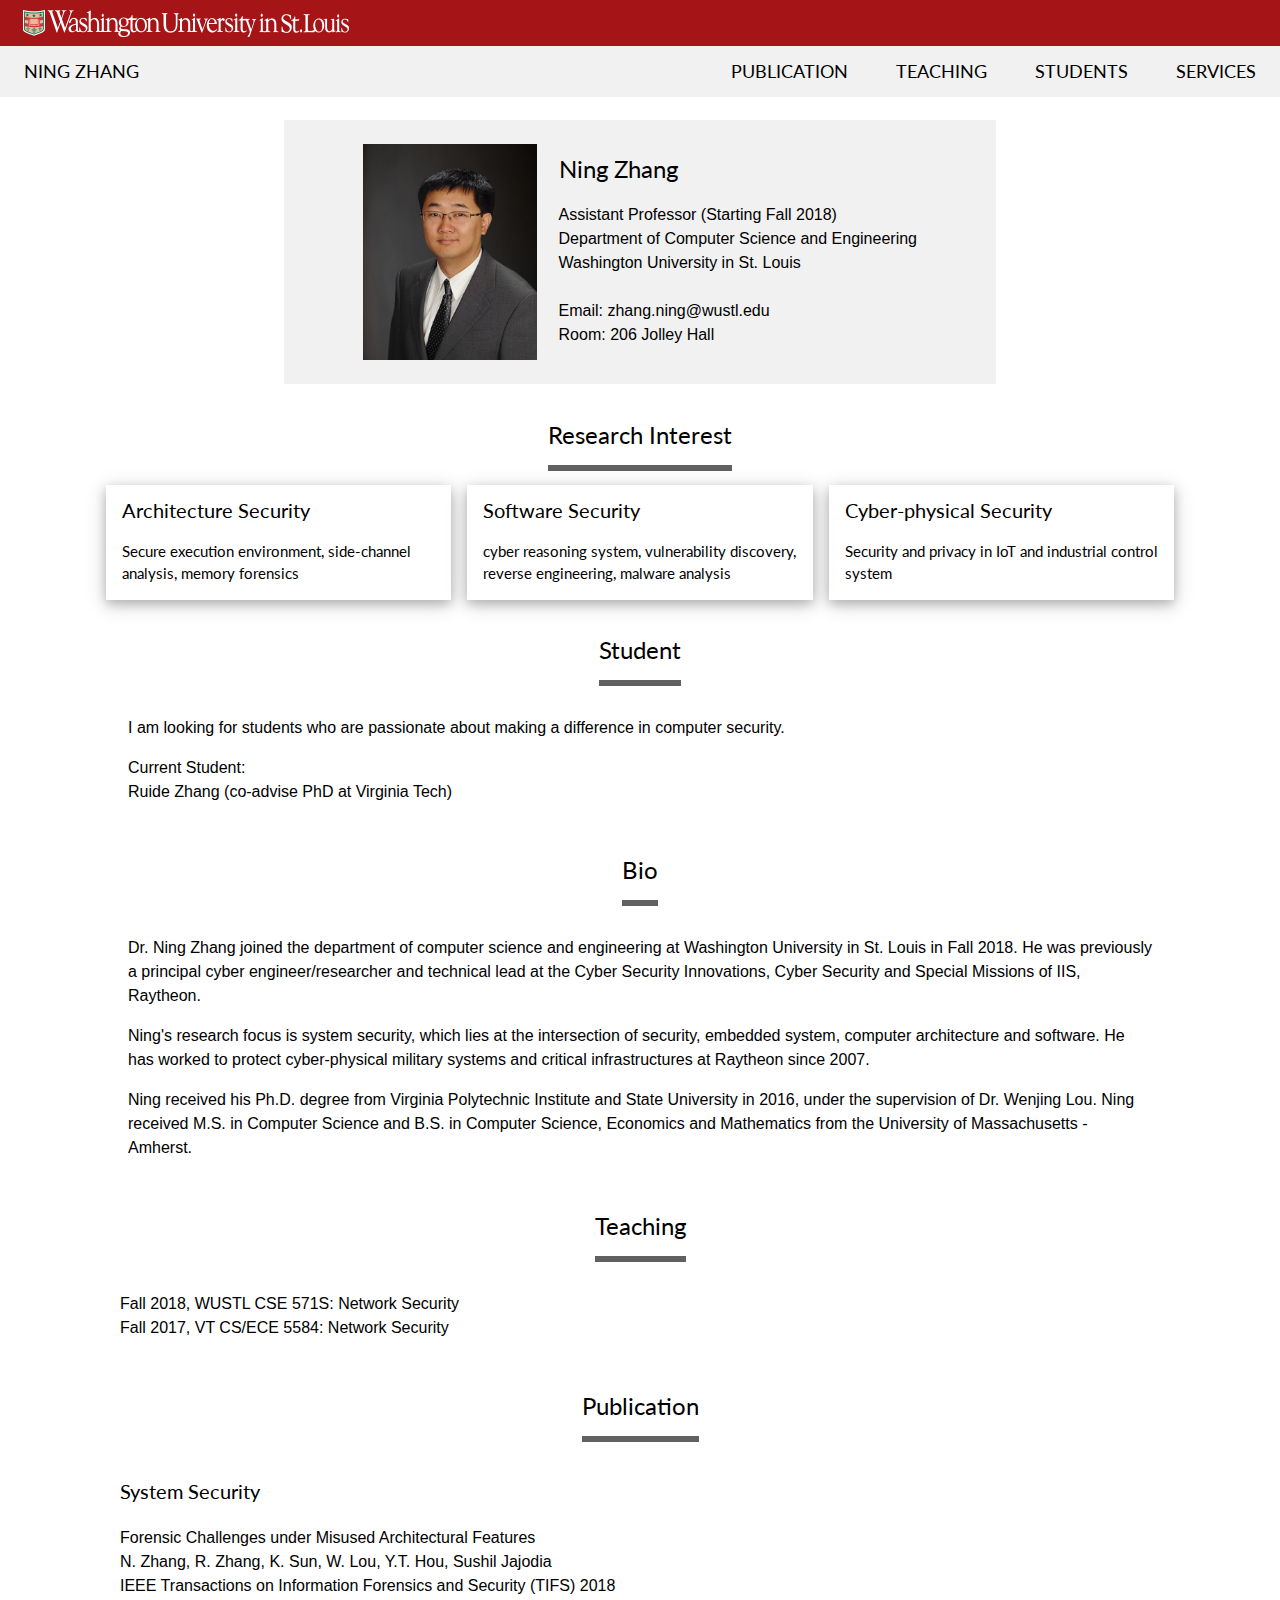
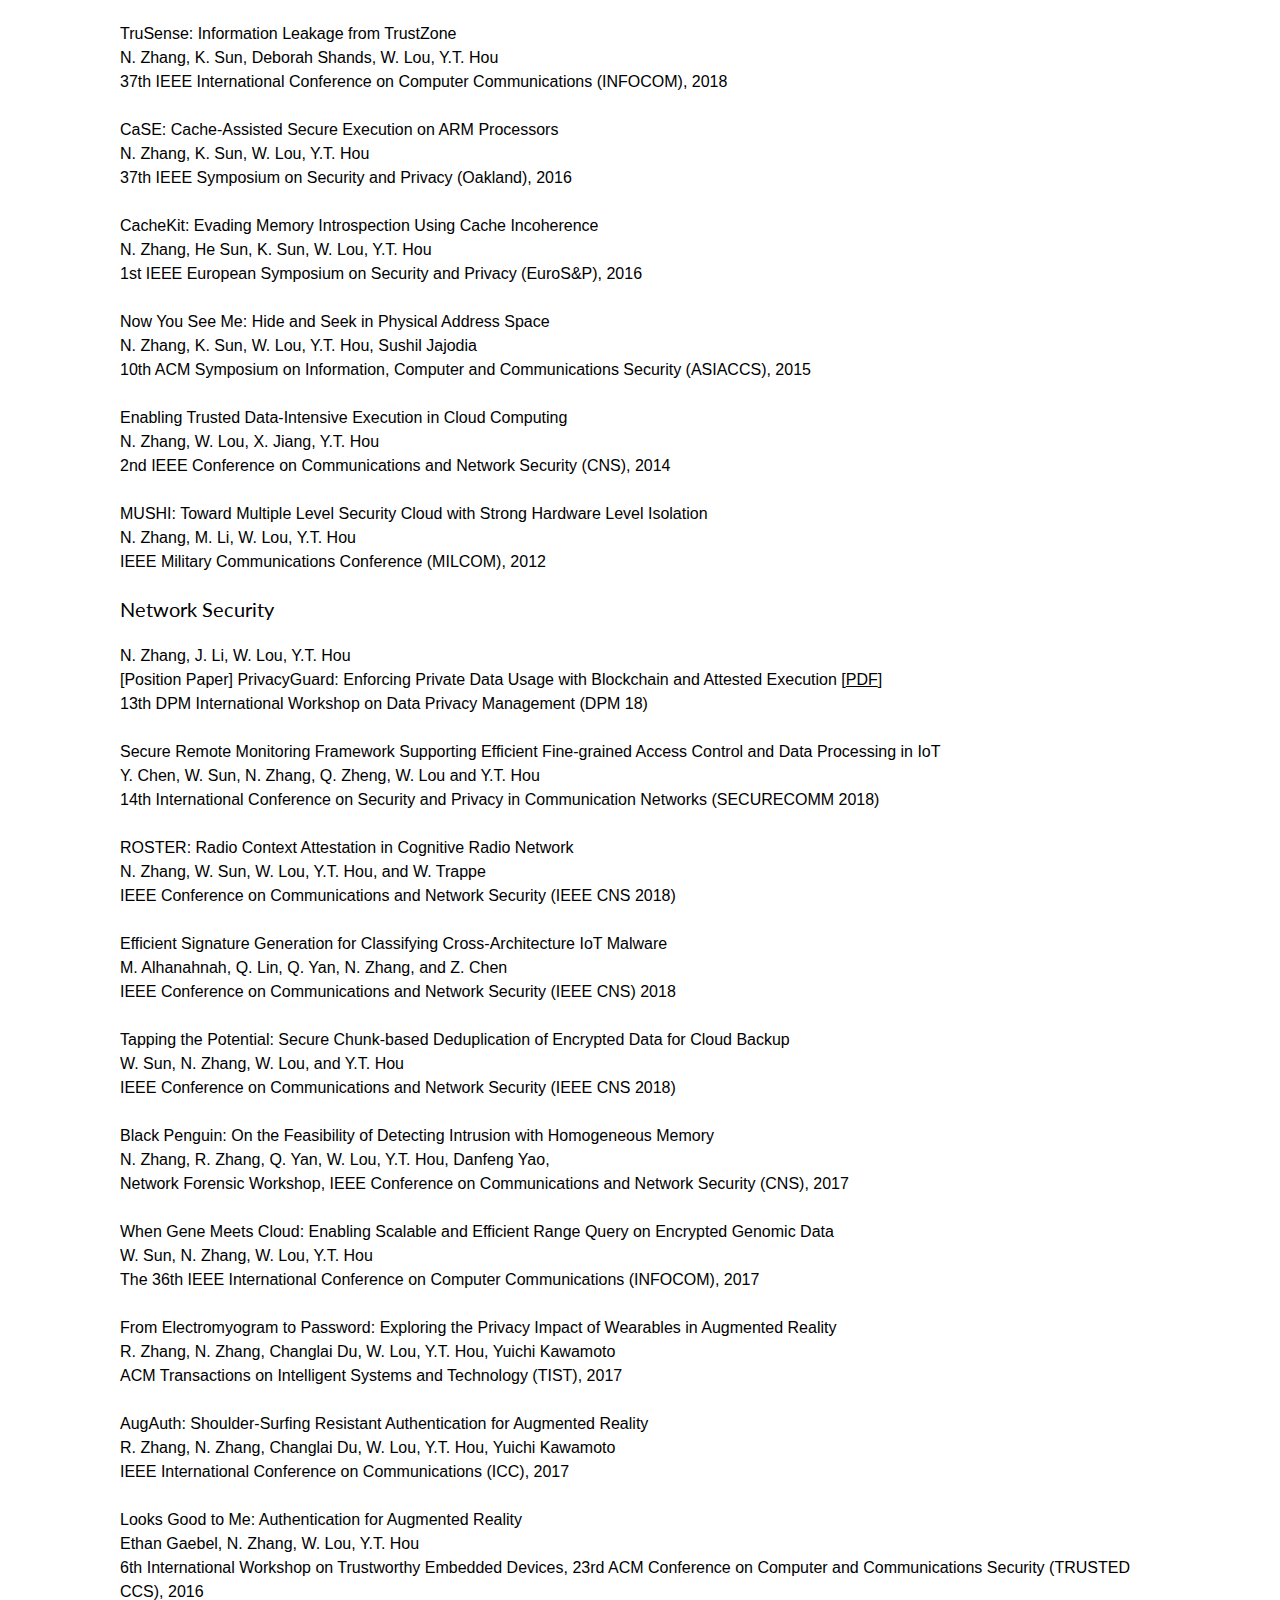
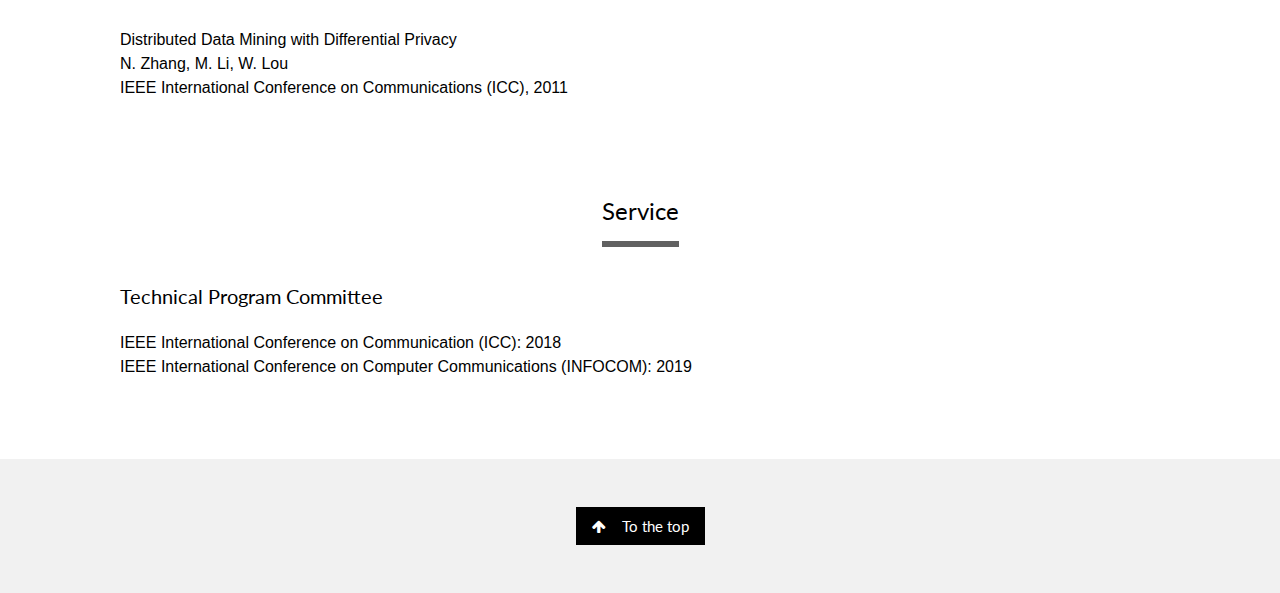
==== index.html @ 28d352ae "update index" ====
<!DOCTYPE html>
<html>
<title>Ning Zhang - WashU</title>
<meta charset="UTF-8">
<meta name="viewport" content="width=device-width, initial-scale=1">
<link rel="stylesheet" href="w3.css">
<link rel="stylesheet" href="https://fonts.googleapis.com/css?family=Lato">
<link rel="stylesheet" href="https://cdnjs.cloudflare.com/ajax/libs/font-awesome/4.7.0/css/font-awesome.min.css">
<style>
html,body,h1,h2,h3,h4 {font-family:"Lato", sans-serif}
.mySlides {display:none}
.w3-tag, .fa {cursor:pointer}
.w3-tag {height:15px;width:15px;padding:0;margin-top:6px}

p.pmargin
{
  margin-left: 30px;
  margin-right: 30px;
}

p.wustllogpad
{
  padding-left:  6px;
  padding-top:   0px;
  margin-top:    0px;
  margin-bottom: 0px;
}

a.anchor{
    display: block;
    content ="";
    position: relative;
    top: -80px;
    visibility: hidden;
}

div.sfix
{
  content: " "; 
}
</style>

<head>
<!-- Global site tag (gtag.js) - Google Analytics -->
<script async src="https://www.googletagmanager.com/gtag/js?id=UA-121588664-1"></script>
<script>
  window.dataLayer = window.dataLayer || [];
  function gtag(){dataLayer.push(arguments);}
  gtag('js', new Date());

  gtag('config', 'UA-121588664-1');
</script>
</head>

<body>

<!-- Links (sit on top) -->
<!-- Navbar -->
<div class="w3-top">

  <div class="w3-padding w3-large w3-washu-red">
    <p class="wustllogpad">
      <img src="WUSTL-logo.png" alt="WUSTL">
    </p>
  </div>

  

  <div class="w3-row w3-large w3-light-grey">
    
    <!-- <a class="w3-bar-item w3-button w3-padding-large w3-hide-large w3-right" href="javascript:void(0)" onclick="myFunction()" title="Toggle Navigation Menu"><i class="fa fa-bars"></i></a> -->

    <a href="#" class="w3-bar-item w3-button w3-padding-large">NING ZHANG</a>
    <a href="#service"    class="w3-bar-item w3-button w3-padding-large w3-hide-small w3-hide-medium w3-right">SERVICES</a>
    <a href="#studentAd"    class="w3-bar-item w3-button w3-padding-large w3-hide-small w3-hide-medium w3-right">STUDENTS</a>
    <!-- <a href="#contact" class="w3-bar-item w3-button w3-padding-large w3-hide-small w3-right">SOFTWARE</a> -->
    <a href="#teaching" class="w3-bar-item w3-button w3-padding-large w3-hide-small w3-right">TEACHING</a>
    <a href="#publication" class="w3-bar-item w3-button w3-padding-large w3-hide-small w3-right">PUBLICATION</a>
    <!-- <a href="#contact" class="w3-bar-item w3-button w3-padding-large w3-hide-small w3-right">RESEARCH</a>
    <a href="#contact" class="w3-bar-item w3-button w3-padding-large w3-hide-small w3-right">NEWS</a> -->
    
<!-- 
    <div class="w3-dropdown-hover w3-hide-small">
      <button class="w3-padding-large w3-button" title="More">MORE <i class="fa fa-caret-down"></i></button>     
      <div class="w3-dropdown-content w3-bar-block w3-card-4">
        <a href="#" class="w3-bar-item w3-button">Merchandise</a>
        <a href="#" class="w3-bar-item w3-button">Extras</a>
        <a href="#" class="w3-bar-item w3-button">Media</a>
      </div>
    </div> -->
    
  </div>

  <!-- Navbar on small screens -->
  <div id="navDemo" class="w3-bar-block w3-white w3-hide w3-hide-large w3-large">
    <a href="#" class="w3-bar-item w3-button w3-padding-large">Home</a>
    <a href="#publication" class="w3-bar-item w3-button w3-padding-large">Publication</a>
    <a href="#teaching" class="w3-bar-item w3-button w3-padding-large">Teaching</a>
    <a href="#studentAd" class="w3-bar-item w3-button w3-padding-large">Students</a>
    <a href="#service" class="w3-bar-item w3-button w3-padding-large">Services</a>
  </div>


</div>


<!-- Content -->
<div class="w3-content" style="max-width:1100px;margin-top:120px;margin-bottom:80px">


  <!-- contact and picture -->
  <div class="w3-row w3-center w3-container">
    <div class="w3-col s2 w3-container sfix"> <br></div>
    <div class="w3-col s8 w3-light-grey w3-container w3-center">
      <table cellspacing="20" align="center">
        <tr>
            <td> <div alight="right"> <img src="nz-1-background-3.jpg" alt="Ning's picture" height="216"> </div> </td>
             
              <td>
              

              <div class="w3-hide-small">
                <div align="left">
                  <h3>Ning Zhang</h3> 
                  <h6>
                  <p> Assistant Professor (Starting Fall 2018)
                  <br><a href="https://cse.wustl.edu/Pages/default.aspx" style="text-decoration:none" target="_blank" class="w3-hover-text-green">Department of Computer Science and Engineering</a>
                  <br><a href="https://wustl.edu/" style="text-decoration:none" target="_blank" class="w3-hover-text-green">Washington University in St. Louis</a>
                  <br><a href="https://wustl.edu/" style="text-decoration:none" target="_blank" class="w3-hover-text-green"></a>
                  <br>Email: zhang.ning@wustl.edu
                  <br>Room: 206 Jolley Hall
<!--                   <br>Address : 
                  <br>Department of Computer Science and Engineering
                  <br>Campus Box 1045, Washington University
                  <br>One Brookings Drive, St. Louis, MO 63130 -->
                  <!-- <br>Phone: (xxx)xxx-xxxx -->
                  </p>
                  </h6>


              </div>
              </div>
              </td>
            
        </tr>
      </table>
    </div>
    <div class="w3-col s2 w3-container sfix"> <br></div>
    </div> 

  <!-- Research Interest -->
  <div class="w3-row-padding" id="researchInterest">

    <div class="w3-center w3-padding-32">
      <span class="w3-xlarge w3-bottombar w3-border-dark-grey w3-padding-16">Research Interest</span>
    </div>
    <!-- 
      <div class = w3-container>
      <p><b>System Security:</b>  Secure execution in embedded and Cloud environment; Side-channel attack and prevention; Memory forensics; Secure computation outsourcing <br>
      <b>Software Security:</b> Automatic vulnerability discovery and exploit generation; Cyber Reasoning System; Reverse engineering; Rootkit; Malware classification <br>
      <b>Cyber-physical System and IoT Security:</b>  Security and privacy in IoT; Industrial control system security; User authentication; Cognitive radio network security <br> </p> </div>
    -->
    <div class="w3-third"><div class="w3-card-4"><div class="w3-container">
          <h4>Architecture Security</h4>
          <p> Secure execution environment, side-channel analysis, memory forensics</p>
    </div></div></div>

    <div class="w3-third"><div class="w3-card-4"><div class="w3-container">
          <h4>Software Security</h4>
          <p>cyber reasoning system, vulnerability discovery, reverse engineering, malware analysis</p>
    </div></div></div>

    <div class="w3-third "><div class="w3-card-4"><div class="w3-container">
          <h4>Cyber-physical Security</h4>
          <p>Security and privacy in IoT and industrial control system </p>
    </div></div></div>

  </div>


  <a class="anchor" id="studentAd"></a>
  <div class="w3-row-padding">
    <div class ='w3-center w3-padding-32'>
      <span class="w3-xlarge w3-center w3-bottombar w3-border-dark-grey w3-padding-16">Student</span>
    </div>

    <h6>
      <p class="pmargin">
        I am looking for 
        <!-- <a href='students.html' style="text-decoration:none" target="_blank" class="w3-hover-text-green">students</a> -->
        students 
        who are passionate about making a difference in computer security. 
      </p>
      <p class ="pmargin">
        Current Student: <br>
        Ruide Zhang (co-advise PhD at Virginia Tech)
      </p>
    </h6>

  </div>



  <!-- Contact -->
  <div class="w3-row-padding" id="bio">
    <div class ='w3-center w3-padding-32'>
      <span class="w3-xlarge w3-center w3-bottombar w3-border-dark-grey w3-padding-16">Bio</span>
    </div>

    <!-- <div class="w3-container w-padding-64"> -->
    <h6>
    <p class="pmargin">
      Dr. Ning Zhang joined the department of computer science and engineering at Washington University in St. Louis in Fall 2018. He was previously a principal cyber engineer/researcher and technical lead at the Cyber Security Innovations, Cyber Security and Special Missions of IIS, Raytheon. 
      <!-- He was also an Adjunct Assistant Professor at the Department of Computer Science of Virginia Polytechnic Institute and State University.  -->
    </p>

    <p class="pmargin">
      Ning's research focus is system security, which lies at the intersection of security, embedded system, computer architecture and software. He has worked to protect cyber-physical military systems and critical infrastructures at Raytheon since 2007. 
    </p>

    <p class="pmargin">
      Ning received his Ph.D. degree from Virginia Polytechnic Institute and State University in 2016, under the supervision of Dr. Wenjing Lou. Ning received M.S. in Computer Science and B.S. in Computer Science, Economics and Mathematics from the University of Massachusetts - Amherst.
    </p>
    </h6>
  <!-- </div> -->

  </div>





  <a class="anchor" id="teaching"></a>
  <div class="">
    <div class ='w3-center w3-padding-32'>
      <span class="w3-xlarge w3-center w3-bottombar w3-border-dark-grey w3-padding-16">Teaching</span>
    </div>
    <h6>
    <p class="pmargin">
    Fall 2018, WUSTL CSE 571S: Network Security <br> 
    Fall 2017, <a href="https://networksecurityvt.github.io" style="text-decoration:none" target="_blank"> VT CS/ECE 5584: Network Security </a><br>
    </p>
    </h6>
  </div>



  <a class="anchor" id="publication"></a>
  <div class="" id="">
    <div class ='w3-center w3-padding-32'>
      <span class="w3-xlarge w3-center w3-bottombar w3-border-dark-grey w3-padding-16">Publication</span>
    </div>



    <h4> <p class="pmargin"> System Security </p></h4>
    <h6>
    <p class="pmargin"> 
      <!-- <span class="w3-large w3-bottombar w3-border-dark-grey w3-padding-16">System Security</span> -->

      Forensic Challenges under Misused Architectural Features  
      <br>N. Zhang, R. Zhang, K. Sun, W. Lou, Y.T. Hou, Sushil Jajodia
      <br>IEEE Transactions on Information Forensics and Security (TIFS) 2018

      <br><br>
      TruSense: Information Leakage from TrustZone  <br>
      N. Zhang, K. Sun, Deborah Shands, W. Lou, Y.T. Hou<br>
      37th IEEE International Conference on Computer Communications (INFOCOM), 2018<br>
    
      <br>CaSE: Cache-Assisted Secure Execution on ARM Processors 
      <br>N. Zhang, K. Sun, W. Lou, Y.T. Hou
      <br>37th IEEE Symposium on Security and Privacy (Oakland), 2016
      ​​
      <br>
      <br>CacheKit: Evading Memory Introspection Using Cache Incoherence 
      <br>N. Zhang, He Sun, K. Sun, W. Lou, Y.T. Hou
      <br>1st IEEE European Symposium on Security and Privacy (EuroS&P), 2016

      <br>
      <br>Now You See Me: Hide and Seek in Physical Address Space 
      <br>N. Zhang, K. Sun, W. Lou, Y.T. Hou, Sushil Jajodia
      <br>10th ACM Symposium on Information, Computer and Communications Security (ASIACCS), 2015
      ​
      <br>
      <br>Enabling Trusted Data-Intensive Execution in Cloud Computing 
      <br>N. Zhang, W. Lou, X. Jiang, Y.T. Hou
      <br>2nd IEEE Conference on Communications and Network Security (CNS), 2014

      <br>
      <br>MUSHI: Toward Multiple Level Security Cloud with Strong Hardware Level Isolation 
      <br>N. Zhang, M. Li, W. Lou, Y.T. Hou
      <br>IEEE Military Communications Conference (MILCOM), 2012
     
      </p>
      </h6>


    <h4>     <p class="pmargin">  Network Security </p> </h4>
    
    <h6>  
        <p class="pmargin"> 

    N. Zhang, J. Li, W. Lou, Y.T. Hou <br>
    [Position Paper] PrivacyGuard: Enforcing Private Data Usage with Blockchain and Attested Execution [<a href="paper/PrivacyGuardDPM18.pdf">PDF</a>] <br>
    13th DPM International Workshop on Data Privacy Management (DPM 18) <br>
    <br>
      
    Secure Remote Monitoring Framework Supporting Efficient Fine-grained Access Control and Data Processing in IoT <br>
    Y. Chen, W. Sun, N. Zhang, Q. Zheng, W. Lou and Y.T. Hou <br>
    14th International Conference on Security and Privacy in Communication Networks (SECURECOMM 2018) <br>
    <br>

    ROSTER: Radio Context Attestation in Cognitive Radio Network <br>
    N. Zhang, W. Sun, W. Lou, Y.T. Hou, and W. Trappe<br> 
    IEEE Conference on Communications and Network Security (IEEE CNS 2018)<br>
    <br>

    Efficient Signature Generation for Classifying Cross-Architecture IoT Malware <br>
    M. Alhanahnah, Q. Lin, Q. Yan, N. Zhang, and Z. Chen <br>
    IEEE Conference on Communications and Network Security (IEEE CNS) 2018 <br>
    <br>

    Tapping the Potential: Secure Chunk-based Deduplication of Encrypted Data for Cloud Backup<br>
    W. Sun, N. Zhang, W. Lou, and Y.T. Hou<br>
    IEEE Conference on Communications and Network Security (IEEE CNS 2018)<br>
    <br>

    Black Penguin: On the Feasibility of Detecting Intrusion with Homogeneous Memory <br>
    N. Zhang, R. Zhang, Q. Yan, W. Lou, Y.T. Hou, Danfeng Yao,  <br>
    Network Forensic Workshop, IEEE Conference on Communications and Network Security (CNS), 2017<br>
    <br>

    When Gene Meets Cloud: Enabling Scalable and Efficient Range Query on Encrypted Genomic Data <br>
    W. Sun, N. Zhang, W. Lou, Y.T. Hou<br>
    The 36th IEEE International Conference on Computer Communications (INFOCOM), 2017<br>
    <br>
    From Electromyogram to Password: Exploring the Privacy Impact of Wearables in Augmented Reality <br>
    R. Zhang, N. Zhang, Changlai Du, W. Lou, Y.T. Hou, Yuichi Kawamoto<br>
    ACM Transactions on Intelligent Systems and Technology (TIST), 2017<br>
    <br>
    AugAuth: Shoulder-Surfing Resistant Authentication for Augmented Reality​ <br>
    R. Zhang, N. Zhang, Changlai Du, W. Lou, Y.T. Hou, Yuichi Kawamoto<br>
    IEEE International Conference on Communications (ICC), 2017<br>
    <br>
    Looks Good to Me: Authentication for Augmented Reality <br>
    Ethan Gaebel, N. Zhang, W. Lou, Y.T. Hou<br>
    6th International Workshop on Trustworthy Embedded Devices, 23rd ACM Conference on Computer and Communications Security (TRUSTED CCS), 2016<br>
    <br>
    ​Distributed Data Mining with Differential Privacy <br>
    N. Zhang, M. Li, W. Lou<br>
    IEEE International Conference on Communications (ICC), 2011


    </p>
    </h6>
  </div>


    <a class="anchor" id="service"></a>
    <div class="" id="">
    <br><br>
    <div class ='w3-center w3-padding-32'>
      <span class="w3-xlarge w3-center w3-bottombar w3-border-dark-grey w3-padding-16">Service</span>
    </div>

    
    <!-- <h4>​Panelist</h4>
    NSF Panelist 2017
     -->
    <h4> <p class="pmargin"> Technical Program Committee </p> </h4>
    <h6> <p class="pmargin"> 
    IEEE International Conference on Communication (ICC): 2018<br>
    IEEE International Conference on Computer Communications (INFOCOM): 2019
    </p> </h6>
    
    <!-- <h4>Conference and Journal External Review</h4>
    <h6>
    ACM Conference on Computer and Communications Security (CCS): 2015, 2016, 2017<br>
    IEEE Communications and Network Security (CNS): 2015, 2016<br>
    IEEE International Conference on Computer Communications (INFOCOM): 2012, 2013, 2014, 2015, 2017<br>
    IEEE International Conference on Dependable Systems and Networks (DSN): 2017<br>
    European Symposium on Research in Computer Security (ESORICS): 2013<br>
    International Conference on Security and Privacy in Communication Networks (Securecomm): 2013<br>
    IEEE Computer Society Mobile Security Technology (MOST): 2013<br>
    ACM Transactions on Reconfigurable Technology and Systems (TRETS)<br>
    KSII Transactions on Internet and Information Systems<br>
    </h6>
 -->


    </div>




<!--   <form class="w3-container" action="/action_page.php" target="_blank">
    <div class="w3-section">
      <label>Name</label>
      <input class="w3-input w3-border w3-hover-border-black" style="width:100%;" type="text" name="Name" required>
    </div>
    <div class="w3-section">
      <label>Email</label>
      <input class="w3-input w3-border w3-hover-border-black" style="width:100%;" type="text" name="Email" required>
    </div>
    <div class="w3-section">
      <label>Subject</label>
      <input class="w3-input w3-border w3-hover-border-black" style="width:100%;" name="Subject" required>
    </div>
    <div class="w3-section">
      <label>Message</label>
      <input class="w3-input w3-border w3-hover-border-black" style="width:100%;" name="Message" required>
    </div>
    <button type="submit" class="w3-button w3-block w3-black">Send</button>
  </form> -->

</div>
<!-- end of content -->

<!-- Footer -->

<footer class="w3-container w3-padding-32 w3-light-grey w3-center">
  <!-- <h4>Footer</h4> -->
  <a href="#" class="w3-button w3-black w3-margin"><i class="fa fa-arrow-up w3-margin-right"></i>To the top</a>


</footer>










<script>
// Slideshow
var slideIndex = 1;
showDivs(slideIndex);

function plusDivs(n) {
  showDivs(slideIndex += n);
}

function currentDiv(n) {
  showDivs(slideIndex = n);
}

function showDivs(n) {
  var i;
  var x = document.getElementsByClassName("mySlides");
  var dots = document.getElementsByClassName("demodots");
  if (n > x.length) {slideIndex = 1}    
  if (n < 1) {slideIndex = x.length} ;
  for (i = 0; i < x.length; i++) {
     x[i].style.display = "none";  
  }
  for (i = 0; i < dots.length; i++) {
     dots[i].className = dots[i].className.replace(" w3-white", "");
  }
  x[slideIndex-1].style.display = "block";  
  dots[slideIndex-1].className += " w3-white";
}

// Used to toggle the menu on small screens when clicking on the menu button
function myFunction() {
    var x = document.getElementById("navDemo");
    if (x.className.indexOf("w3-show") == -1) {
        x.className += " w3-show";
    } else { 
        x.className = x.className.replace(" w3-show", "");
    }
}
</script>





</body>
</html>
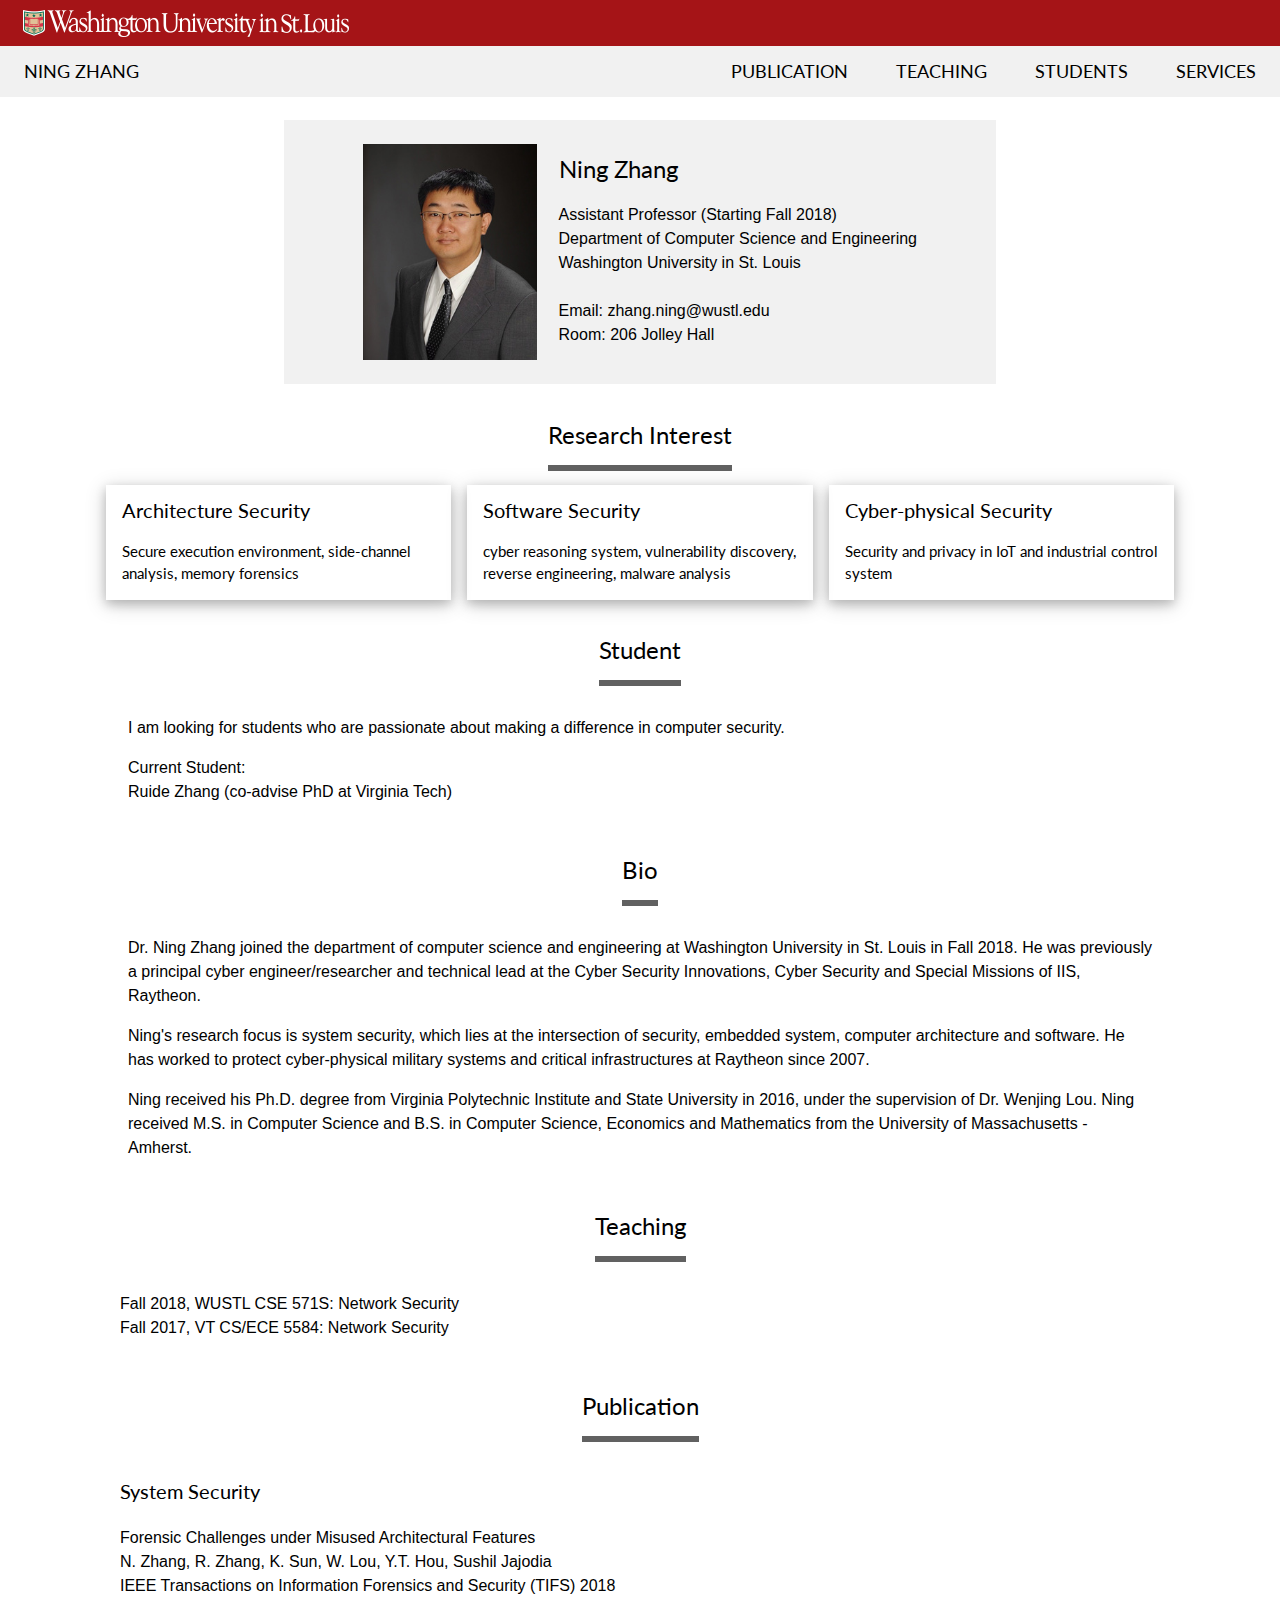
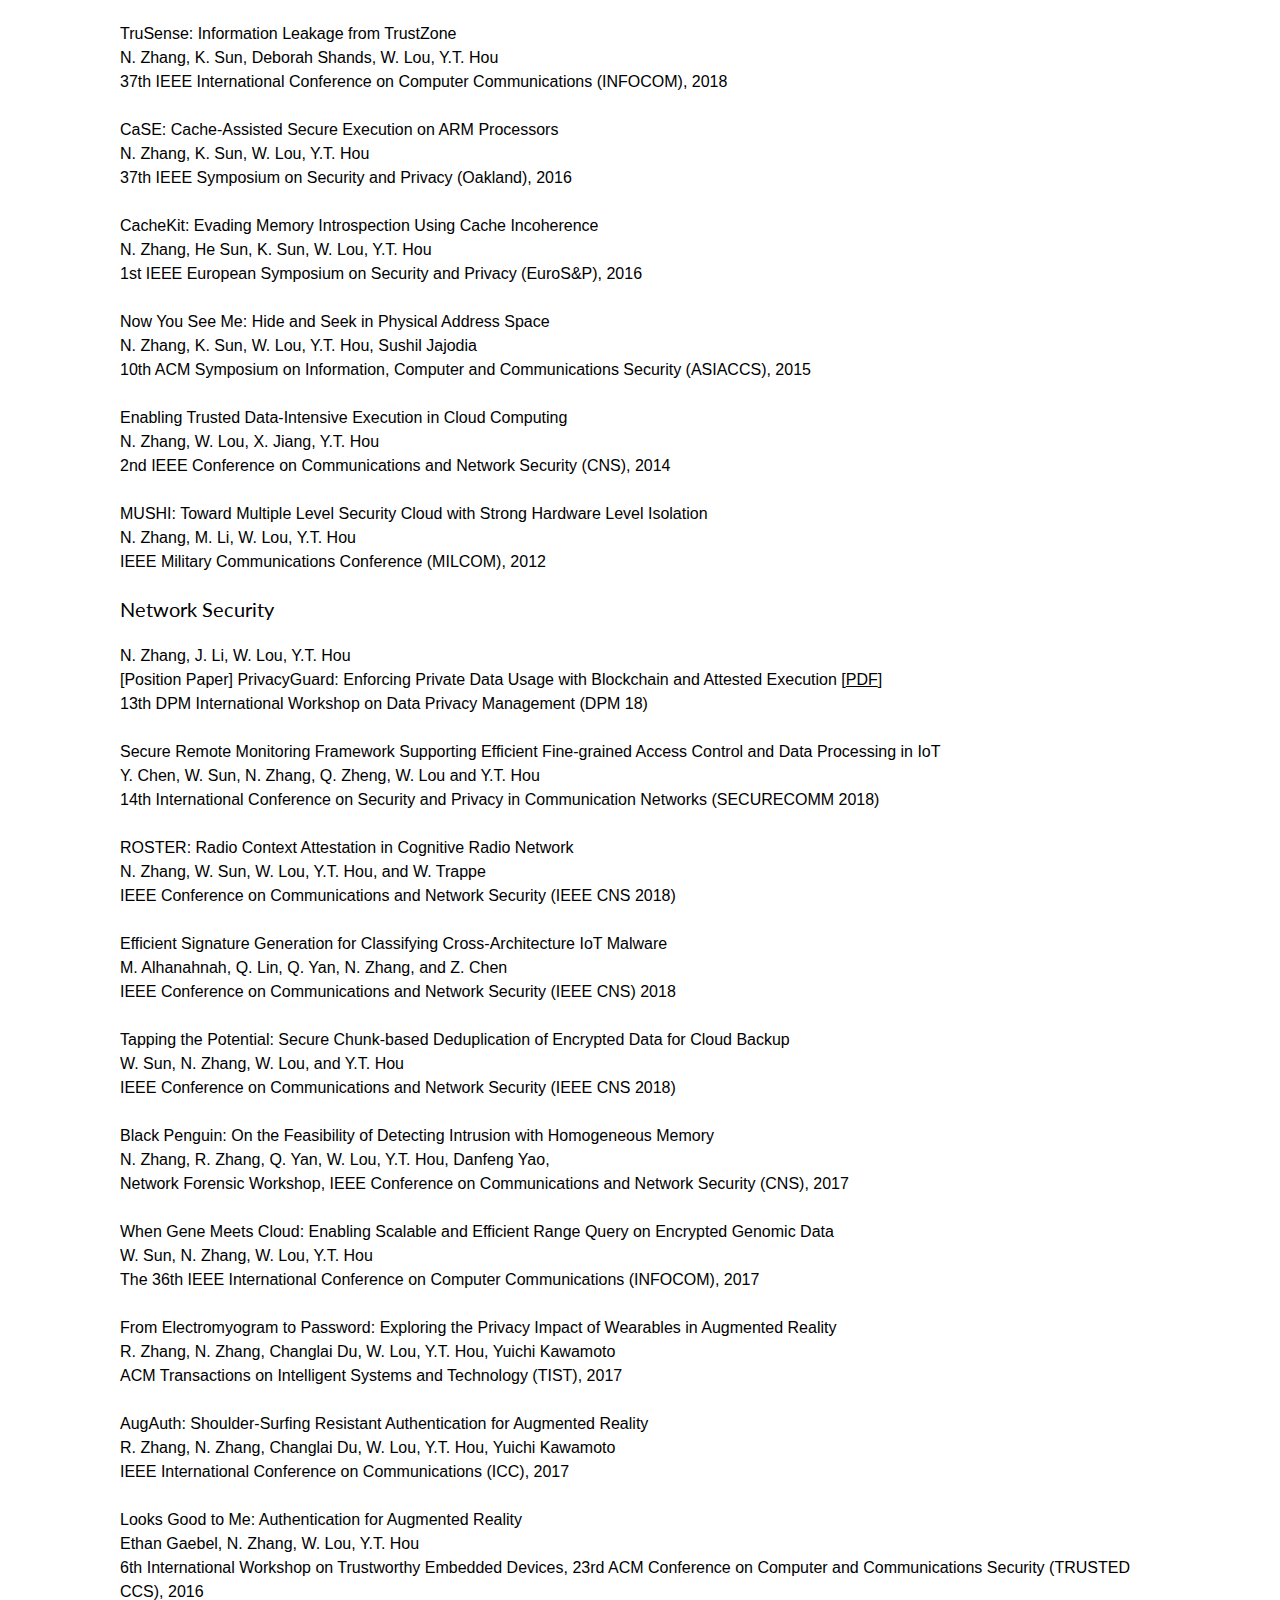
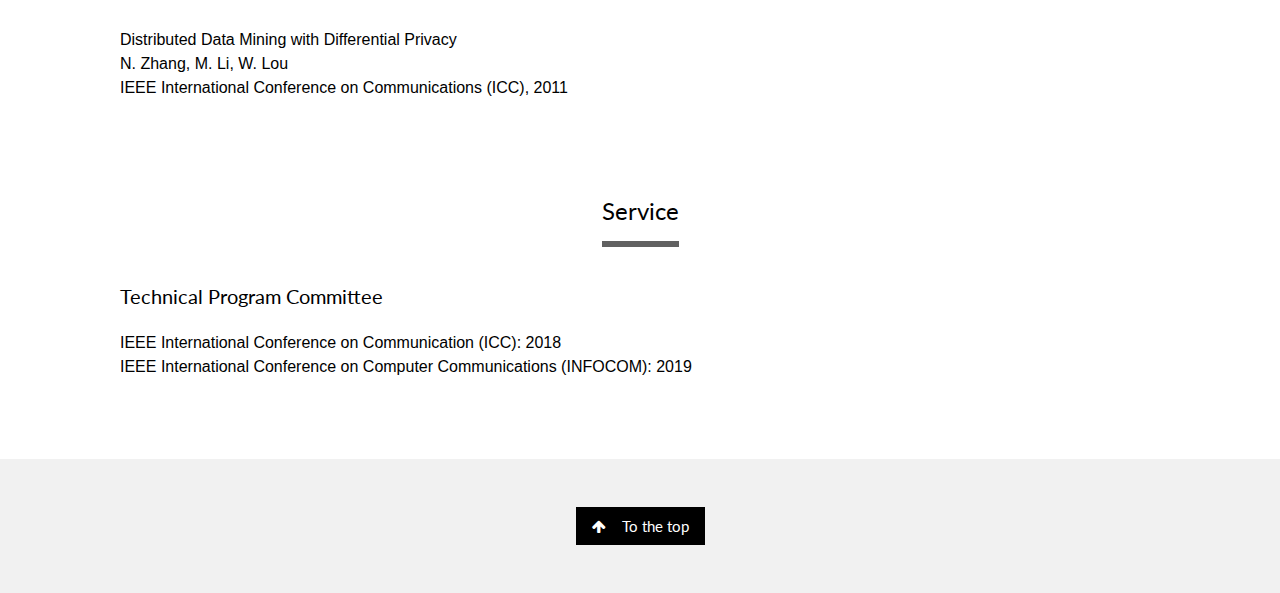
==== commit 197447b3: "add class webpage" ====
--- a/index.html
+++ b/index.html
@@ -237,7 +237,7 @@
     </div>
     <h6>
     <p class="pmargin">
-    Fall 2018, WUSTL CSE 571S: Network Security <br> 
+    Fall 2018, <a href="teaching/F18cse571s/index.html" style="text-decoration:none" target="_blank">WUSTL CSE 571S: Network Security </a><br> 
     Fall 2017, <a href="https://networksecurityvt.github.io" style="text-decoration:none" target="_blank"> VT CS/ECE 5584: Network Security </a><br>
     </p>
     </h6>
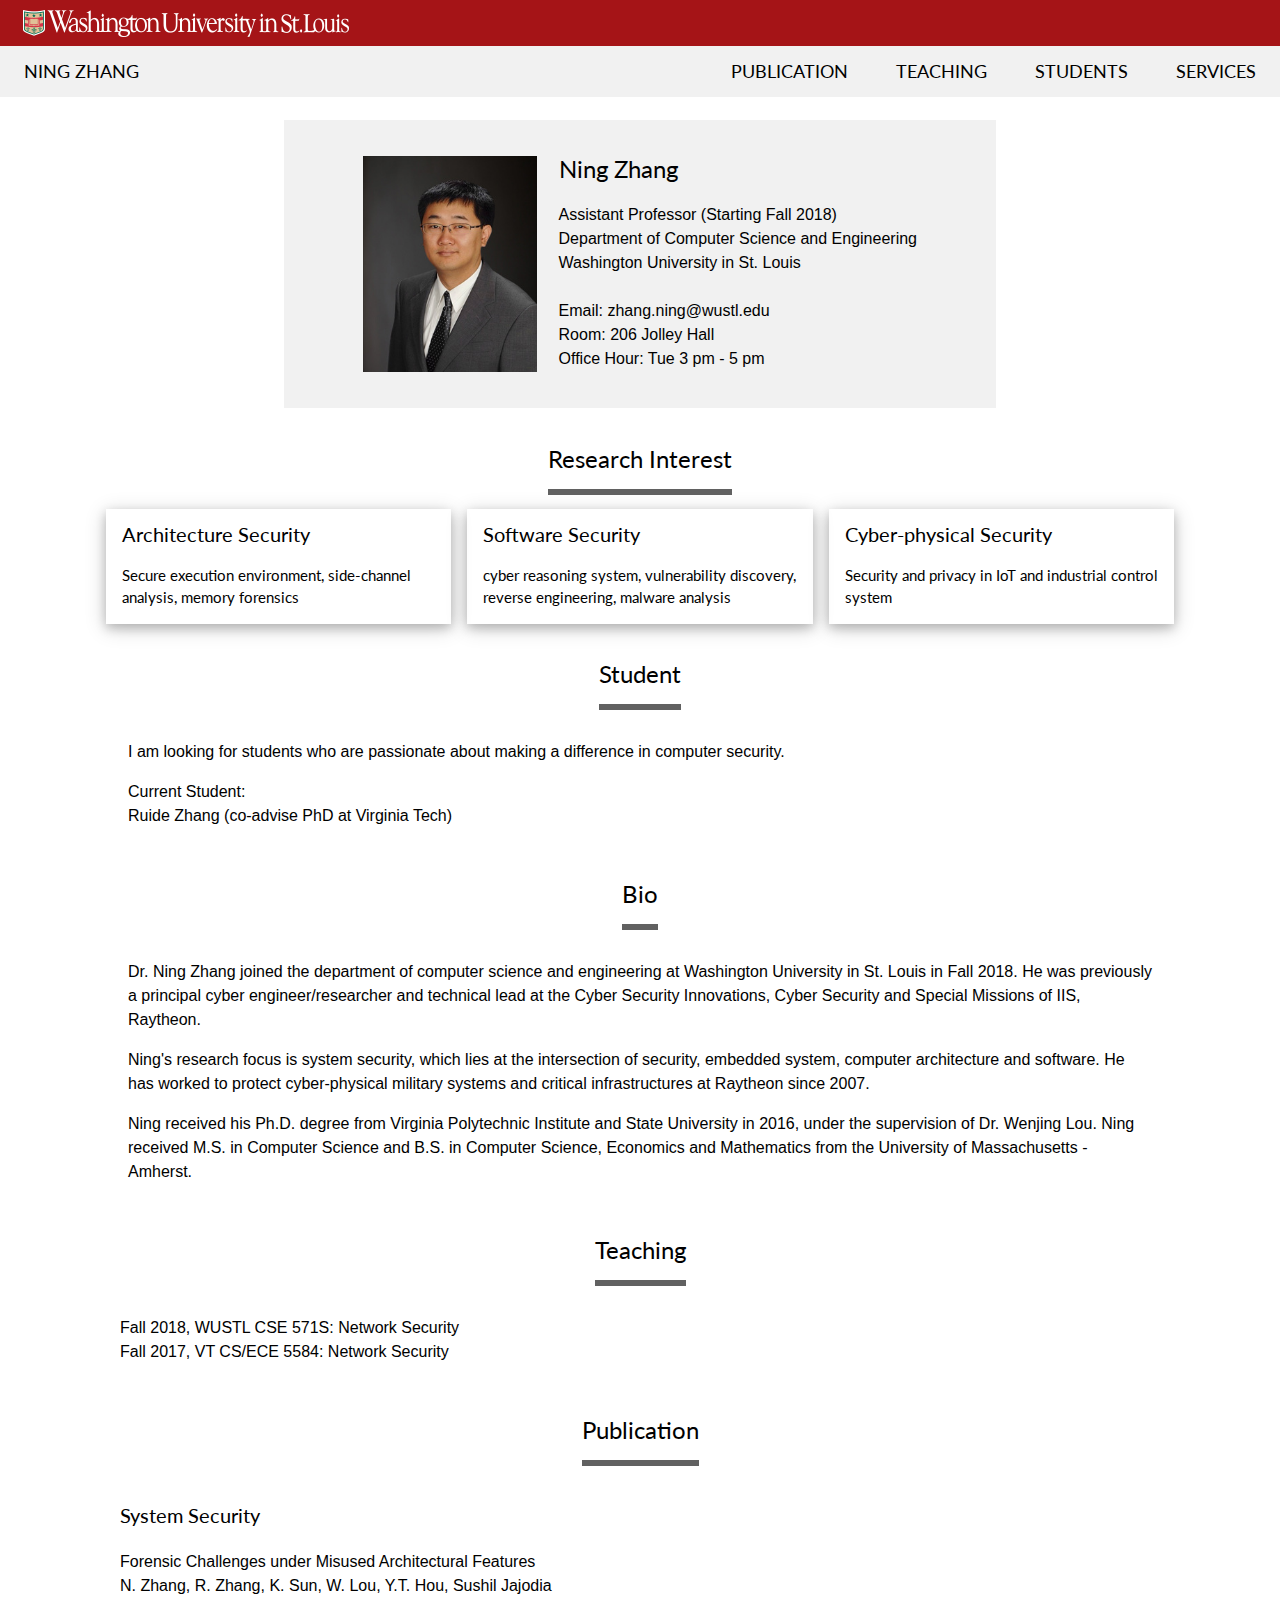
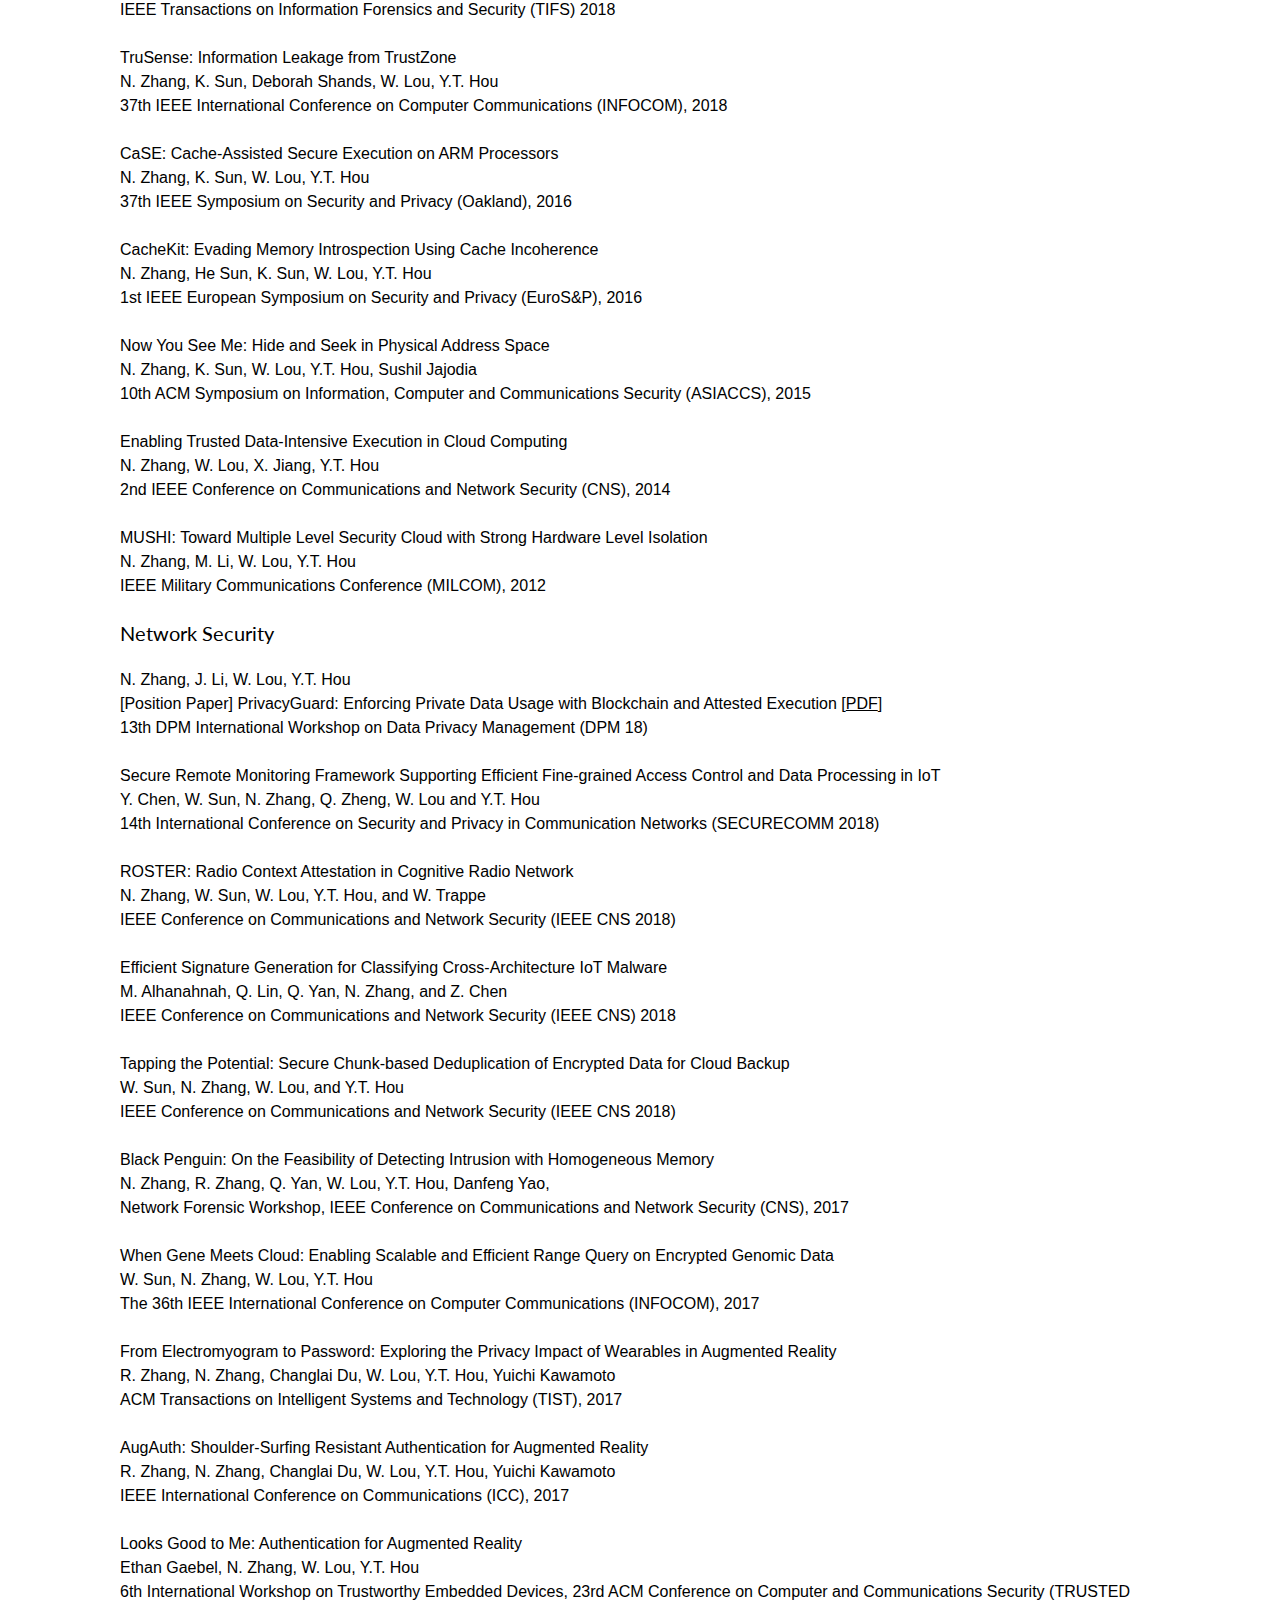
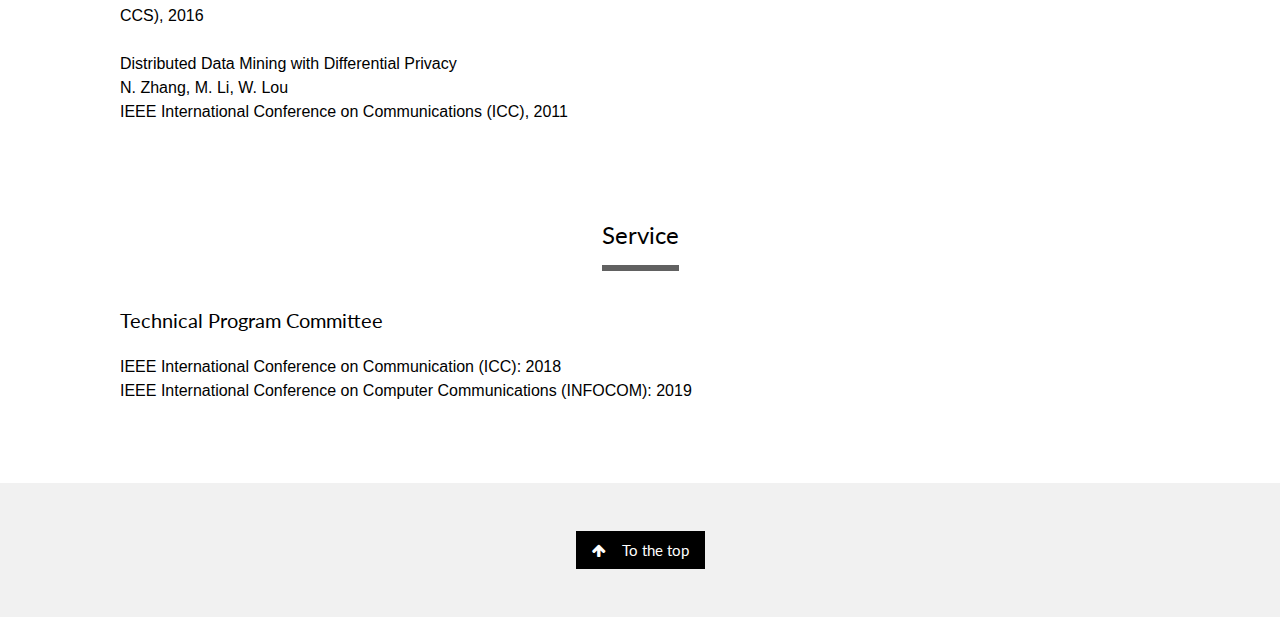
==== commit 815bfe38: "update office hour" ====
--- a/index.html
+++ b/index.html
@@ -129,6 +129,7 @@
                   <br><a href="https://wustl.edu/" style="text-decoration:none" target="_blank" class="w3-hover-text-green"></a>
                   <br>Email: zhang.ning@wustl.edu
                   <br>Room: 206 Jolley Hall
+                  <br>Office Hour: Tue 3 pm - 5 pm
 <!--                   <br>Address : 
                   <br>Department of Computer Science and Engineering
                   <br>Campus Box 1045, Washington University
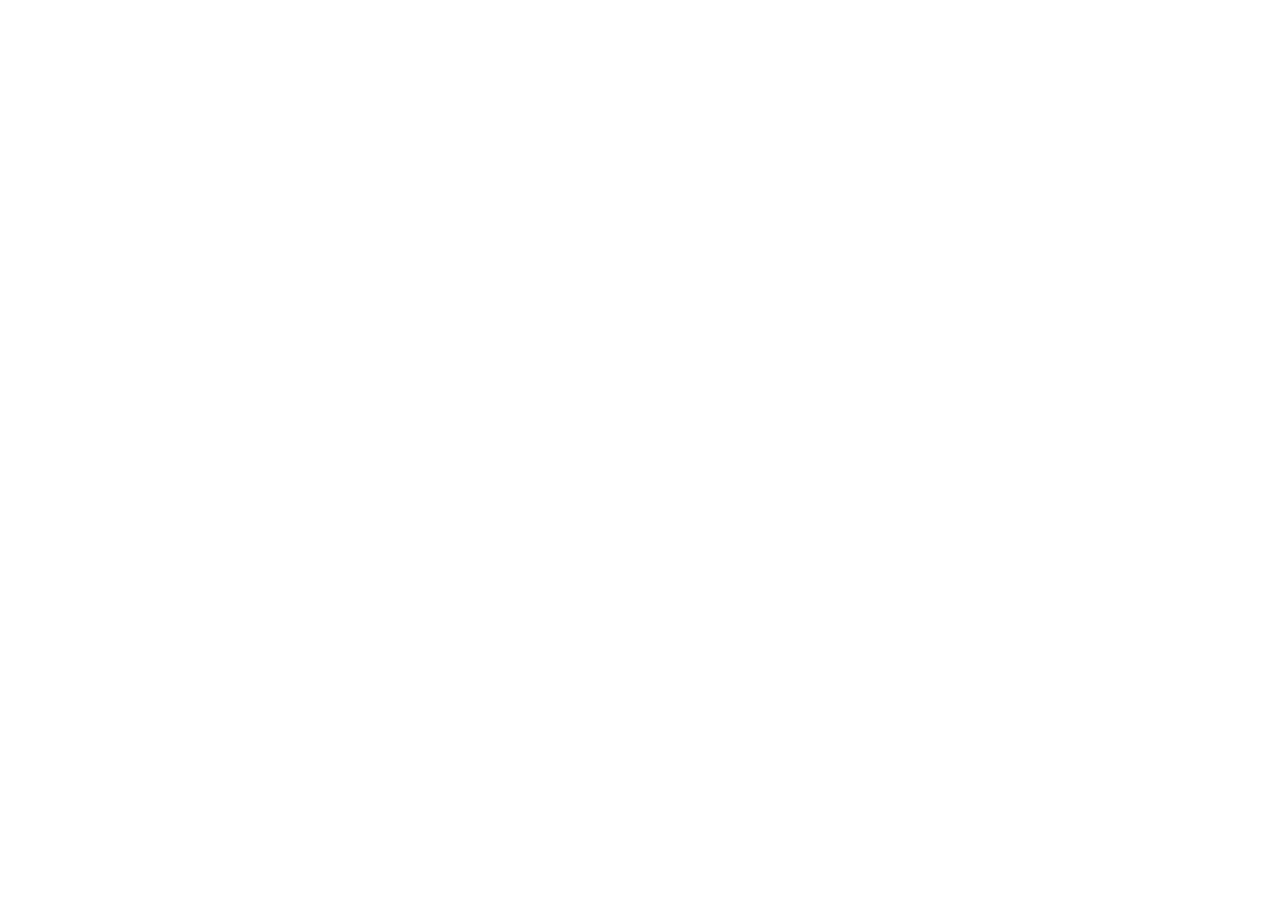
==== commit 886cdace: "move my website to wustl domain" ====
--- a/index.html
+++ b/index.html
@@ -1,483 +1,12 @@
-<!DOCTYPE html>
+
 <html>
-<title>Ning Zhang - WashU</title>
-<meta charset="UTF-8">
-<meta name="viewport" content="width=device-width, initial-scale=1">
-<link rel="stylesheet" href="w3.css">
-<link rel="stylesheet" href="https://fonts.googleapis.com/css?family=Lato">
-<link rel="stylesheet" href="https://cdnjs.cloudflare.com/ajax/libs/font-awesome/4.7.0/css/font-awesome.min.css">
-<style>
-html,body,h1,h2,h3,h4 {font-family:"Lato", sans-serif}
-.mySlides {display:none}
-.w3-tag, .fa {cursor:pointer}
-.w3-tag {height:15px;width:15px;padding:0;margin-top:6px}
-
-p.pmargin
-{
-  margin-left: 30px;
-  margin-right: 30px;
-}
-
-p.wustllogpad
-{
-  padding-left:  6px;
-  padding-top:   0px;
-  margin-top:    0px;
-  margin-bottom: 0px;
-}
-
-a.anchor{
-    display: block;
-    content ="";
-    position: relative;
-    top: -80px;
-    visibility: hidden;
-}
-
-div.sfix
-{
-  content: " "; 
-}
-</style>
-
 <head>
-<!-- Global site tag (gtag.js) - Google Analytics -->
-<script async src="https://www.googletagmanager.com/gtag/js?id=UA-121588664-1"></script>
-<script>
-  window.dataLayer = window.dataLayer || [];
-  function gtag(){dataLayer.push(arguments);}
-  gtag('js', new Date());
-
-  gtag('config', 'UA-121588664-1');
-</script>
+<title>Moved to WUSTL</title>
+<meta http-equiv="refresh" content="0; URL=https://cybersecurity.seas.wustl.edu/ning/">
+<meta name="keywords" content="automatic redirection">
 </head>
-
 <body>
-
-<!-- Links (sit on top) -->
-<!-- Navbar -->
-<div class="w3-top">
-
-  <div class="w3-padding w3-large w3-washu-red">
-    <p class="wustllogpad">
-      <img src="WUSTL-logo.png" alt="WUSTL">
-    </p>
-  </div>
-
-  
-
-  <div class="w3-row w3-large w3-light-grey">
-    
-    <!-- <a class="w3-bar-item w3-button w3-padding-large w3-hide-large w3-right" href="javascript:void(0)" onclick="myFunction()" title="Toggle Navigation Menu"><i class="fa fa-bars"></i></a> -->
-
-    <a href="#" class="w3-bar-item w3-button w3-padding-large">NING ZHANG</a>
-    <a href="#service"    class="w3-bar-item w3-button w3-padding-large w3-hide-small w3-hide-medium w3-right">SERVICES</a>
-    <a href="#studentAd"    class="w3-bar-item w3-button w3-padding-large w3-hide-small w3-hide-medium w3-right">STUDENTS</a>
-    <!-- <a href="#contact" class="w3-bar-item w3-button w3-padding-large w3-hide-small w3-right">SOFTWARE</a> -->
-    <a href="#teaching" class="w3-bar-item w3-button w3-padding-large w3-hide-small w3-right">TEACHING</a>
-    <a href="#publication" class="w3-bar-item w3-button w3-padding-large w3-hide-small w3-right">PUBLICATION</a>
-    <!-- <a href="#contact" class="w3-bar-item w3-button w3-padding-large w3-hide-small w3-right">RESEARCH</a>
-    <a href="#contact" class="w3-bar-item w3-button w3-padding-large w3-hide-small w3-right">NEWS</a> -->
-    
-<!-- 
-    <div class="w3-dropdown-hover w3-hide-small">
-      <button class="w3-padding-large w3-button" title="More">MORE <i class="fa fa-caret-down"></i></button>     
-      <div class="w3-dropdown-content w3-bar-block w3-card-4">
-        <a href="#" class="w3-bar-item w3-button">Merchandise</a>
-        <a href="#" class="w3-bar-item w3-button">Extras</a>
-        <a href="#" class="w3-bar-item w3-button">Media</a>
-      </div>
-    </div> -->
-    
-  </div>
-
-  <!-- Navbar on small screens -->
-  <div id="navDemo" class="w3-bar-block w3-white w3-hide w3-hide-large w3-large">
-    <a href="#" class="w3-bar-item w3-button w3-padding-large">Home</a>
-    <a href="#publication" class="w3-bar-item w3-button w3-padding-large">Publication</a>
-    <a href="#teaching" class="w3-bar-item w3-button w3-padding-large">Teaching</a>
-    <a href="#studentAd" class="w3-bar-item w3-button w3-padding-large">Students</a>
-    <a href="#service" class="w3-bar-item w3-button w3-padding-large">Services</a>
-  </div>
-
-
-</div>
-
-
-<!-- Content -->
-<div class="w3-content" style="max-width:1100px;margin-top:120px;margin-bottom:80px">
-
-
-  <!-- contact and picture -->
-  <div class="w3-row w3-center w3-container">
-    <div class="w3-col s2 w3-container sfix"> <br></div>
-    <div class="w3-col s8 w3-light-grey w3-container w3-center">
-      <table cellspacing="20" align="center">
-        <tr>
-            <td> <div alight="right"> <img src="nz-1-background-3.jpg" alt="Ning's picture" height="216"> </div> </td>
-             
-              <td>
-              
-
-              <div class="w3-hide-small">
-                <div align="left">
-                  <h3>Ning Zhang</h3> 
-                  <h6>
-                  <p> Assistant Professor (Starting Fall 2018)
-                  <br><a href="https://cse.wustl.edu/Pages/default.aspx" style="text-decoration:none" target="_blank" class="w3-hover-text-green">Department of Computer Science and Engineering</a>
-                  <br><a href="https://wustl.edu/" style="text-decoration:none" target="_blank" class="w3-hover-text-green">Washington University in St. Louis</a>
-                  <br><a href="https://wustl.edu/" style="text-decoration:none" target="_blank" class="w3-hover-text-green"></a>
-                  <br>Email: zhang.ning@wustl.edu
-                  <br>Room: 206 Jolley Hall
-                  <br>Office Hour: Tue 3 pm - 5 pm
-<!--                   <br>Address : 
-                  <br>Department of Computer Science and Engineering
-                  <br>Campus Box 1045, Washington University
-                  <br>One Brookings Drive, St. Louis, MO 63130 -->
-                  <!-- <br>Phone: (xxx)xxx-xxxx -->
-                  </p>
-                  </h6>
-
-
-              </div>
-              </div>
-              </td>
-            
-        </tr>
-      </table>
-    </div>
-    <div class="w3-col s2 w3-container sfix"> <br></div>
-    </div> 
-
-  <!-- Research Interest -->
-  <div class="w3-row-padding" id="researchInterest">
-
-    <div class="w3-center w3-padding-32">
-      <span class="w3-xlarge w3-bottombar w3-border-dark-grey w3-padding-16">Research Interest</span>
-    </div>
-    <!-- 
-      <div class = w3-container>
-      <p><b>System Security:</b>  Secure execution in embedded and Cloud environment; Side-channel attack and prevention; Memory forensics; Secure computation outsourcing <br>
-      <b>Software Security:</b> Automatic vulnerability discovery and exploit generation; Cyber Reasoning System; Reverse engineering; Rootkit; Malware classification <br>
-      <b>Cyber-physical System and IoT Security:</b>  Security and privacy in IoT; Industrial control system security; User authentication; Cognitive radio network security <br> </p> </div>
-    -->
-    <div class="w3-third"><div class="w3-card-4"><div class="w3-container">
-          <h4>Architecture Security</h4>
-          <p> Secure execution environment, side-channel analysis, memory forensics</p>
-    </div></div></div>
-
-    <div class="w3-third"><div class="w3-card-4"><div class="w3-container">
-          <h4>Software Security</h4>
-          <p>cyber reasoning system, vulnerability discovery, reverse engineering, malware analysis</p>
-    </div></div></div>
-
-    <div class="w3-third "><div class="w3-card-4"><div class="w3-container">
-          <h4>Cyber-physical Security</h4>
-          <p>Security and privacy in IoT and industrial control system </p>
-    </div></div></div>
-
-  </div>
-
-
-  <a class="anchor" id="studentAd"></a>
-  <div class="w3-row-padding">
-    <div class ='w3-center w3-padding-32'>
-      <span class="w3-xlarge w3-center w3-bottombar w3-border-dark-grey w3-padding-16">Student</span>
-    </div>
-
-    <h6>
-      <p class="pmargin">
-        I am looking for 
-        <!-- <a href='students.html' style="text-decoration:none" target="_blank" class="w3-hover-text-green">students</a> -->
-        students 
-        who are passionate about making a difference in computer security. 
-      </p>
-      <p class ="pmargin">
-        Current Student: <br>
-        Ruide Zhang (co-advise PhD at Virginia Tech)
-      </p>
-    </h6>
-
-  </div>
-
-
-
-  <!-- Contact -->
-  <div class="w3-row-padding" id="bio">
-    <div class ='w3-center w3-padding-32'>
-      <span class="w3-xlarge w3-center w3-bottombar w3-border-dark-grey w3-padding-16">Bio</span>
-    </div>
-
-    <!-- <div class="w3-container w-padding-64"> -->
-    <h6>
-    <p class="pmargin">
-      Dr. Ning Zhang joined the department of computer science and engineering at Washington University in St. Louis in Fall 2018. He was previously a principal cyber engineer/researcher and technical lead at the Cyber Security Innovations, Cyber Security and Special Missions of IIS, Raytheon. 
-      <!-- He was also an Adjunct Assistant Professor at the Department of Computer Science of Virginia Polytechnic Institute and State University.  -->
-    </p>
-
-    <p class="pmargin">
-      Ning's research focus is system security, which lies at the intersection of security, embedded system, computer architecture and software. He has worked to protect cyber-physical military systems and critical infrastructures at Raytheon since 2007. 
-    </p>
-
-    <p class="pmargin">
-      Ning received his Ph.D. degree from Virginia Polytechnic Institute and State University in 2016, under the supervision of Dr. Wenjing Lou. Ning received M.S. in Computer Science and B.S. in Computer Science, Economics and Mathematics from the University of Massachusetts - Amherst.
-    </p>
-    </h6>
-  <!-- </div> -->
-
-  </div>
-
-
-
-
-
-  <a class="anchor" id="teaching"></a>
-  <div class="">
-    <div class ='w3-center w3-padding-32'>
-      <span class="w3-xlarge w3-center w3-bottombar w3-border-dark-grey w3-padding-16">Teaching</span>
-    </div>
-    <h6>
-    <p class="pmargin">
-    Fall 2018, <a href="teaching/F18cse571s/index.html" style="text-decoration:none" target="_blank">WUSTL CSE 571S: Network Security </a><br> 
-    Fall 2017, <a href="https://networksecurityvt.github.io" style="text-decoration:none" target="_blank"> VT CS/ECE 5584: Network Security </a><br>
-    </p>
-    </h6>
-  </div>
-
-
-
-  <a class="anchor" id="publication"></a>
-  <div class="" id="">
-    <div class ='w3-center w3-padding-32'>
-      <span class="w3-xlarge w3-center w3-bottombar w3-border-dark-grey w3-padding-16">Publication</span>
-    </div>
-
-
-
-    <h4> <p class="pmargin"> System Security </p></h4>
-    <h6>
-    <p class="pmargin"> 
-      <!-- <span class="w3-large w3-bottombar w3-border-dark-grey w3-padding-16">System Security</span> -->
-
-      Forensic Challenges under Misused Architectural Features  
-      <br>N. Zhang, R. Zhang, K. Sun, W. Lou, Y.T. Hou, Sushil Jajodia
-      <br>IEEE Transactions on Information Forensics and Security (TIFS) 2018
-
-      <br><br>
-      TruSense: Information Leakage from TrustZone  <br>
-      N. Zhang, K. Sun, Deborah Shands, W. Lou, Y.T. Hou<br>
-      37th IEEE International Conference on Computer Communications (INFOCOM), 2018<br>
-    
-      <br>CaSE: Cache-Assisted Secure Execution on ARM Processors 
-      <br>N. Zhang, K. Sun, W. Lou, Y.T. Hou
-      <br>37th IEEE Symposium on Security and Privacy (Oakland), 2016
-      ​​
-      <br>
-      <br>CacheKit: Evading Memory Introspection Using Cache Incoherence 
-      <br>N. Zhang, He Sun, K. Sun, W. Lou, Y.T. Hou
-      <br>1st IEEE European Symposium on Security and Privacy (EuroS&P), 2016
-
-      <br>
-      <br>Now You See Me: Hide and Seek in Physical Address Space 
-      <br>N. Zhang, K. Sun, W. Lou, Y.T. Hou, Sushil Jajodia
-      <br>10th ACM Symposium on Information, Computer and Communications Security (ASIACCS), 2015
-      ​
-      <br>
-      <br>Enabling Trusted Data-Intensive Execution in Cloud Computing 
-      <br>N. Zhang, W. Lou, X. Jiang, Y.T. Hou
-      <br>2nd IEEE Conference on Communications and Network Security (CNS), 2014
-
-      <br>
-      <br>MUSHI: Toward Multiple Level Security Cloud with Strong Hardware Level Isolation 
-      <br>N. Zhang, M. Li, W. Lou, Y.T. Hou
-      <br>IEEE Military Communications Conference (MILCOM), 2012
-     
-      </p>
-      </h6>
-
-
-    <h4>     <p class="pmargin">  Network Security </p> </h4>
-    
-    <h6>  
-        <p class="pmargin"> 
-
-    N. Zhang, J. Li, W. Lou, Y.T. Hou <br>
-    [Position Paper] PrivacyGuard: Enforcing Private Data Usage with Blockchain and Attested Execution [<a href="paper/PrivacyGuardDPM18.pdf">PDF</a>] <br>
-    13th DPM International Workshop on Data Privacy Management (DPM 18) <br>
-    <br>
-      
-    Secure Remote Monitoring Framework Supporting Efficient Fine-grained Access Control and Data Processing in IoT <br>
-    Y. Chen, W. Sun, N. Zhang, Q. Zheng, W. Lou and Y.T. Hou <br>
-    14th International Conference on Security and Privacy in Communication Networks (SECURECOMM 2018) <br>
-    <br>
-
-    ROSTER: Radio Context Attestation in Cognitive Radio Network <br>
-    N. Zhang, W. Sun, W. Lou, Y.T. Hou, and W. Trappe<br> 
-    IEEE Conference on Communications and Network Security (IEEE CNS 2018)<br>
-    <br>
-
-    Efficient Signature Generation for Classifying Cross-Architecture IoT Malware <br>
-    M. Alhanahnah, Q. Lin, Q. Yan, N. Zhang, and Z. Chen <br>
-    IEEE Conference on Communications and Network Security (IEEE CNS) 2018 <br>
-    <br>
-
-    Tapping the Potential: Secure Chunk-based Deduplication of Encrypted Data for Cloud Backup<br>
-    W. Sun, N. Zhang, W. Lou, and Y.T. Hou<br>
-    IEEE Conference on Communications and Network Security (IEEE CNS 2018)<br>
-    <br>
-
-    Black Penguin: On the Feasibility of Detecting Intrusion with Homogeneous Memory <br>
-    N. Zhang, R. Zhang, Q. Yan, W. Lou, Y.T. Hou, Danfeng Yao,  <br>
-    Network Forensic Workshop, IEEE Conference on Communications and Network Security (CNS), 2017<br>
-    <br>
-
-    When Gene Meets Cloud: Enabling Scalable and Efficient Range Query on Encrypted Genomic Data <br>
-    W. Sun, N. Zhang, W. Lou, Y.T. Hou<br>
-    The 36th IEEE International Conference on Computer Communications (INFOCOM), 2017<br>
-    <br>
-    From Electromyogram to Password: Exploring the Privacy Impact of Wearables in Augmented Reality <br>
-    R. Zhang, N. Zhang, Changlai Du, W. Lou, Y.T. Hou, Yuichi Kawamoto<br>
-    ACM Transactions on Intelligent Systems and Technology (TIST), 2017<br>
-    <br>
-    AugAuth: Shoulder-Surfing Resistant Authentication for Augmented Reality​ <br>
-    R. Zhang, N. Zhang, Changlai Du, W. Lou, Y.T. Hou, Yuichi Kawamoto<br>
-    IEEE International Conference on Communications (ICC), 2017<br>
-    <br>
-    Looks Good to Me: Authentication for Augmented Reality <br>
-    Ethan Gaebel, N. Zhang, W. Lou, Y.T. Hou<br>
-    6th International Workshop on Trustworthy Embedded Devices, 23rd ACM Conference on Computer and Communications Security (TRUSTED CCS), 2016<br>
-    <br>
-    ​Distributed Data Mining with Differential Privacy <br>
-    N. Zhang, M. Li, W. Lou<br>
-    IEEE International Conference on Communications (ICC), 2011
-
-
-    </p>
-    </h6>
-  </div>
-
-
-    <a class="anchor" id="service"></a>
-    <div class="" id="">
-    <br><br>
-    <div class ='w3-center w3-padding-32'>
-      <span class="w3-xlarge w3-center w3-bottombar w3-border-dark-grey w3-padding-16">Service</span>
-    </div>
-
-    
-    <!-- <h4>​Panelist</h4>
-    NSF Panelist 2017
-     -->
-    <h4> <p class="pmargin"> Technical Program Committee </p> </h4>
-    <h6> <p class="pmargin"> 
-    IEEE International Conference on Communication (ICC): 2018<br>
-    IEEE International Conference on Computer Communications (INFOCOM): 2019
-    </p> </h6>
-    
-    <!-- <h4>Conference and Journal External Review</h4>
-    <h6>
-    ACM Conference on Computer and Communications Security (CCS): 2015, 2016, 2017<br>
-    IEEE Communications and Network Security (CNS): 2015, 2016<br>
-    IEEE International Conference on Computer Communications (INFOCOM): 2012, 2013, 2014, 2015, 2017<br>
-    IEEE International Conference on Dependable Systems and Networks (DSN): 2017<br>
-    European Symposium on Research in Computer Security (ESORICS): 2013<br>
-    International Conference on Security and Privacy in Communication Networks (Securecomm): 2013<br>
-    IEEE Computer Society Mobile Security Technology (MOST): 2013<br>
-    ACM Transactions on Reconfigurable Technology and Systems (TRETS)<br>
-    KSII Transactions on Internet and Information Systems<br>
-    </h6>
- -->
-
-
-    </div>
-
-
-
-
-<!--   <form class="w3-container" action="/action_page.php" target="_blank">
-    <div class="w3-section">
-      <label>Name</label>
-      <input class="w3-input w3-border w3-hover-border-black" style="width:100%;" type="text" name="Name" required>
-    </div>
-    <div class="w3-section">
-      <label>Email</label>
-      <input class="w3-input w3-border w3-hover-border-black" style="width:100%;" type="text" name="Email" required>
-    </div>
-    <div class="w3-section">
-      <label>Subject</label>
-      <input class="w3-input w3-border w3-hover-border-black" style="width:100%;" name="Subject" required>
-    </div>
-    <div class="w3-section">
-      <label>Message</label>
-      <input class="w3-input w3-border w3-hover-border-black" style="width:100%;" name="Message" required>
-    </div>
-    <button type="submit" class="w3-button w3-block w3-black">Send</button>
-  </form> -->
-
-</div>
-<!-- end of content -->
-
-<!-- Footer -->
-
-<footer class="w3-container w3-padding-32 w3-light-grey w3-center">
-  <!-- <h4>Footer</h4> -->
-  <a href="#" class="w3-button w3-black w3-margin"><i class="fa fa-arrow-up w3-margin-right"></i>To the top</a>
-
-
-</footer>
-
-
-
-
-
-
-
-
-
-
-<script>
-// Slideshow
-var slideIndex = 1;
-showDivs(slideIndex);
-
-function plusDivs(n) {
-  showDivs(slideIndex += n);
-}
-
-function currentDiv(n) {
-  showDivs(slideIndex = n);
-}
-
-function showDivs(n) {
-  var i;
-  var x = document.getElementsByClassName("mySlides");
-  var dots = document.getElementsByClassName("demodots");
-  if (n > x.length) {slideIndex = 1}    
-  if (n < 1) {slideIndex = x.length} ;
-  for (i = 0; i < x.length; i++) {
-     x[i].style.display = "none";  
-  }
-  for (i = 0; i < dots.length; i++) {
-     dots[i].className = dots[i].className.replace(" w3-white", "");
-  }
-  x[slideIndex-1].style.display = "block";  
-  dots[slideIndex-1].className += " w3-white";
-}
-
-// Used to toggle the menu on small screens when clicking on the menu button
-function myFunction() {
-    var x = document.getElementById("navDemo");
-    if (x.className.indexOf("w3-show") == -1) {
-        x.className += " w3-show";
-    } else { 
-        x.className = x.className.replace(" w3-show", "");
-    }
-}
-</script>
-
-
-
-
-
+If your browser doesn't automatically go there within a few seconds, 
+you may want to go to my new webpage at <a href="https://cybersecurity.seas.wustl.edu/ning/">WUSTL</a> manually.
 </body>
-</html>
+</html>